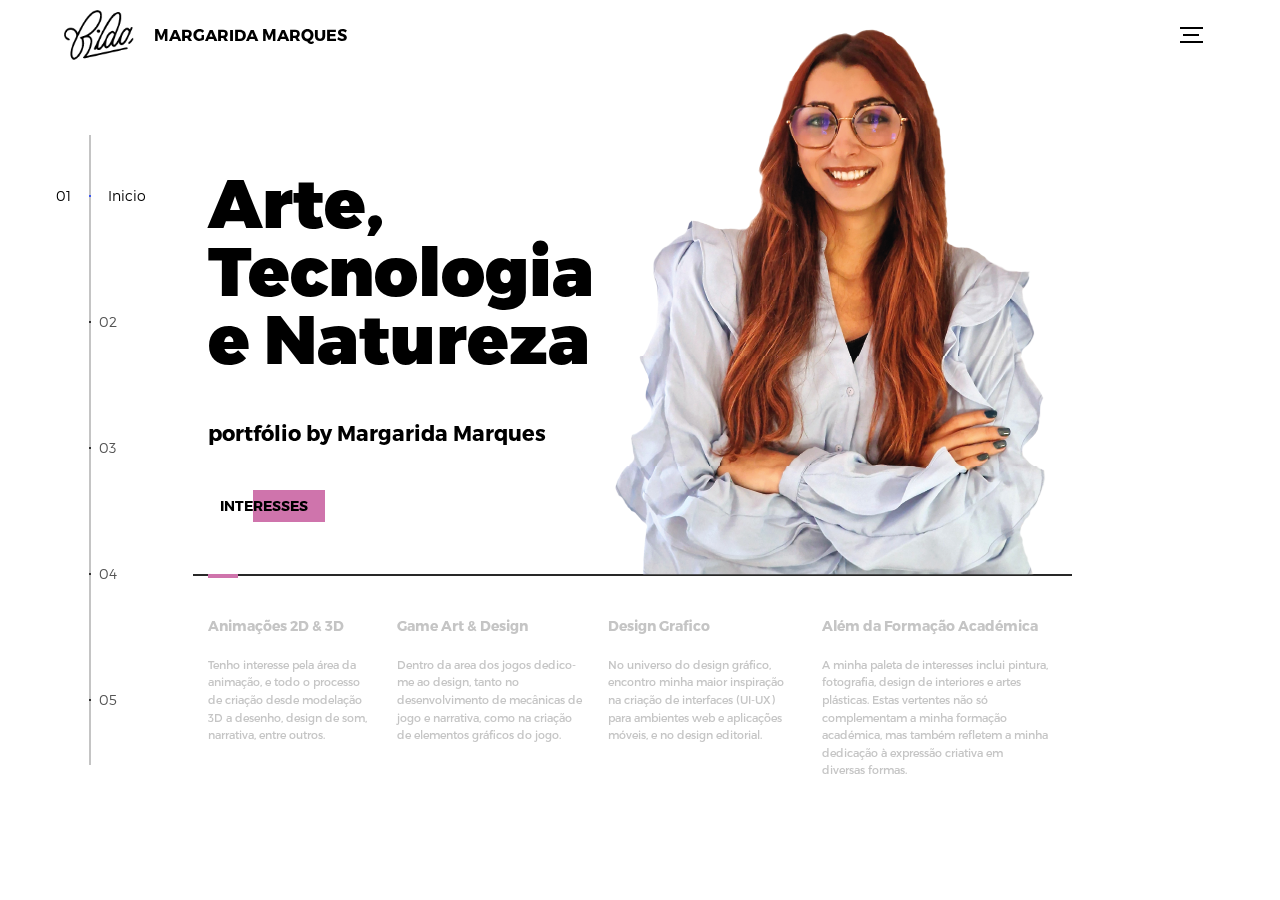
==== index.html @ ae09c888 "v" ====
<!DOCTYPE html>
<html lang="pt">

<head>
  <title>Margarida Marques</title>
  <meta charset="utf-8">
  <meta name="viewport" content="width=device-width, initial-scale=1">
  <meta http-equiv="X-UA-Compatible" content="IE=edge">
  <meta name="description" content="Portfolio - Rida">
  <meta name="keywords" content="portfolio, design, art">
  <meta name="author" content="Margarida Marques">
  <link rel="stylesheet" href="assets/css/main.css">
  <script type="text/javascript" src="assets/js/slideshow.js"></script>
</head>

<body>

  <!-- notification for small viewports and landscape oriented smartphones -->
  <div class="device-notification">
    <a class="device-notification--logo" href="#0">
      <img src="assets/img/logo.png" alt="Margarida Marques">
      <p>Margarida Marques</p>
    </a>
    <p class="device-notification--message">Arte, Tecnologia e Natureza: A Base da Minha Criatividade. Convido a
      explorar meu portfólio, onde cada obra reflete a paixão por criar experiências visuais únicas, entrelaçando a
      criatividade, inovação tecnológica e a beleza da natureza.</p>
  </div>

  <div class="perspective effect-rotate-left">
    <div class="container">
      <div class="outer-nav--return"></div>
      <div id="viewport" class="l-viewport">
        <div class="l-wrapper">
          <header class="header">
            <a class="header--logo" href="#0">
              <img src="assets/img/logo.png" alt="Global">
              <p>Margarida Marques</p>
            </a>
            <button class="header--cta cta">Interesses</button>
            <div class="header--nav-toggle">
              <span></span>
            </div>
          </header>
          <nav class="l-side-nav">
            <ul class="side-nav">
              <li class="is-active"><span>Inicio</span></li>
              <li><span>Trabalhos</span></li>
              <li><span>Sobre mim</span></li>
              <li class="contactos"><span class="contactos">Contactos</span></li>
              <li><span>Interesses</span></li>
            </ul>
          </nav>
          <ul class="l-main-content main-content">
            <li class="l-section section section--is-active">
              <div class="intro">
                <div class="intro--banner">
                  <h1>Arte,<br>Tecnologia<br>e Natureza</h1>
                  <h2>portfólio by Margarida Marques</h2>
                  <br>
                  <button class="cta">Interesses

                    <span class="btn-background"></span>
                  </button>
                  <img src="assets/img/introduction-visual.png" alt="Welcome">
                </div>
                <div class="intro--options">
                  <a href="#0">
                    <h4>Animações 2D &amp; 3D</h4>
                    <p>Tenho interesse pela área da animação, e todo o processo de criação desde modelação 3D a desenho,
                      design de
                      som, narrativa, entre outros.</p>
                  </a>
                  <a href="#0">
                    <h4>Game Art &amp; Design</h4>
                    <p> Dentro da area dos jogos dedico-me ao design, tanto no desenvolvimento de mecânicas de jogo e
                      narrativa, como na criação de elementos gráficos do jogo.</p>
                  </a>
                  <a href="#0">
                    <h4>Design Grafico</h4>
                    <p>No universo do design gráfico, encontro minha maior inspiração na criação de interfaces (UI-UX)
                      para ambientes web e aplicações móveis, e no design editorial.</p>
                  </a>
                  <a href="#0">
                    <h4>Além da Formação Académica</h4>
                    <p>A minha paleta de interesses inclui pintura, fotografia, design de interiores e artes plásticas.
                      Estas vertentes não só complementam a minha formação académica, mas também refletem a minha
                      dedicação à expressão criativa em diversas formas.</p>
                  </a>
                </div>
              </div>
            </li>
            <li class="l-section section">
              <div class="work">
                <div id="slideshow" class="slideshow">
                  <button id="lastSlide" class="lastSlide" title="Last slide">&lt;</button>
                  <button id="nextSlide" class="nextSlide" title="Next slide">&gt;</button>

                  <div id="slideshowContents" class="slideshowContents">
                    <div id="slide" class="slide s1">
                      <p>Animação 2D - De Outro Mundo</p>
                      <p class="descricao_slideshow">Animação realizada em contexto de aprendizagem, focada na temática
                        da sustentabilidade e nos problemas globais.
                        A narrativa apresenta um cidadão descontente com as ações humanas no nosso planeta terra.
                        e decide transportar os animais e as plantas para um novo planeta sem a presença humana, onde a
                        qualidade de vida é significativamente melhor.</p>
                      <iframe class="slidevideo" src="https://www.youtube.com/embed/AcUfla1KzUM">
                      </iframe>

                    </div>
                    <div id="slide" class="slide s2">
                      <p>Animação 3D - Jako</p>
                      <p class="descricao_slideshow">Esta animação também foi realizada em contexto de aprendizagem.
                        A narrativa desta vez explora uma das múltiplas perspetivas que os seres humanos têm sobre o que
                        ocorre após a morte.
                        Mais especificamente, aborda a teoria das almas gêmeas, sugerindo que quando um corpo falece, a
                        sua alma se divide em duas e reencarna em dois corpos distintos.</p>
                      <iframe class="slidevideo" src="https://www.youtube.com/embed/nWXIT7TL0_Q">
                      </iframe>
                    </div>
                    <div id="slide" class="slide s3">
                      <p>Pintura de naturezas mortas</p>
                      <p class="descricao_slideshow">Pinto naturezas mortas, como pedras e fragmentos de lixo
                        provenientes do mar, adotando uma abordagem abstrata.
                        A minha técnica destaca a interação singular entre os elementos inanimados, conferindo-lhes uma
                        nova vida através da expressão artística.
                        No final, opto por deixar esses elementos no local onde os encontrei, permitindo que possam ser
                        observados ou levados por quem os encontrar. </p>
                      <img class="img_pedras" src="assets/img/pedras.jpg">
                    </div>
                    <div id="slide" class="slide s4">
                      <p>Pintura em grande escala</p>
                      <p class="descricao_slideshow">Este é um projeto de remodelação que ainda está em andamento, no
                        qual estou a dar uma nova vida a um espaço.
                        Optei por tons pastel e inspirei-me em formas orgânicas, assimétricas e simples.
                        Posteriormente, irei incorporar elementos naturais, como plantas e outras decorações.</p>
                      <img class="img_pedras" src="assets/img/Remodelação 2024.jpg">
                    </div>
                    <div id="slide" class="slide s5">
                      <p>2D Character</p>
                      <p class="descricao_slideshow"></p>
                    </div>
                    <div id="slide" class="slide s6">
                      <p>3D Character</p>
                      <p class="descricao_slideshow"></p>
                    </div>
                    <div id="slide" class="slide s7">
                      <p>Nova Animação</p>
                      <p class="descricao_slideshow"></p>
                    </div>
                    <div id="slide" class="slide s8">
                      <p>Escultura com luz</p>
                      <p class="descricao_slideshow">Este elemento luminoso foi criado tanto com uma função decorativa
                        como utilitária.
                        Ao mesmo tempo que decora o espaço, possui luz LED que permite iluminar com várias cores à
                        escolha e também regular a intensidade luminosa.
                        Este é um dos exemplos nos quais me inspiro na natureza para criar uma peça artística.</p>
                      <img class="slidevideo" src="assets/img/cogmelos.gif">
                    </div>
                  </div>
                </div>
              </div>
            </li>
            <li class="l-section section">
              <div class="about">
                <div class="about--banner">
                  <p class="sobre_mim_text">
                    Eu sou a Margarida (ou Rida) tenho uma mente criativa, dedicada a desenvolver peças e conceitos
                    artísticos verdadeiramente únicos, originais e vibrantes.
                    Como designer gráfica, gosto de um conceito clean e atual sempre com o meu toque criativo.
                    Explorar o vasto universo do design gráfico e de outras áreas artísticas, é mais do que uma
                    profissão, é uma expressão artística pessoal e única.
                  </p>
                  <img class="img_sobre_mim" src="assets/img/sobre_mim2.jpg" alt="About Us">
                </div>
              </div>
            </li>
            <li class="l-section section">
              <div class="contact">
                <div class="contact--lockup">
                  <div class="modal">
                    <div class="modal--information">
                      <p>Lisboa, Sintra</p>
                      <a href="mailto:a.margarida12@gmail.com">a.margarida12@gmail.com</a>
                      <a href="tel:+351926097472">+351 92 609 7472</a>
                      <p>Carta de condução e viatura própria</p>
                    </div>
                    <!--
                      <ul class="modal--options">
                      <li><a href="#0">Bēhance</a></li>
                      <li><a href="#0">dribbble</a></li>
                      <li><a href="mailto:ouremail@gmail.com">Contact Us</a></li>
                    </ul>
                    -->
                  </div>
                </div>
              </div>
            </li>
            <li class="l-section section">
              <div class="hire">
                <!-- checkout formspree.io for easy form setup -->
                <form class="work-request">
                  <div class="work-request--options">
                    <span class="options-a">
                      <label for="opt-1">
                        <input id="opt-1" type="checkbox" value="app design">
                        App Design
                      </label>
                      <label for="opt-2">
                        <input id="opt-2" type="checkbox" value="graphic design">
                        Graphic Design
                      </label>
                      <label for="opt-3">
                        <input id="opt-3" type="checkbox" value="web design">
                        Webdesign
                      </label>
                    </span>
                    <span class="options-b">
                      <label for="opt-4">
                        <input id="opt-4" type="checkbox" value="uiux design">
                        UIUX Design
                      </label>
                      <label for="opt-5">
                        <input id="opt-5" type="checkbox" value="pintura">
                        Pintura
                      </label>
                      <label for="opt-6">
                        <input id="opt-6" type="checkbox" value="moda">
                        Moda
                      </label>
                      <label for="opt-7">
                        <input id="opt-7" type="checkbox" value="natureza">
                        Natureza
                      </label>
                      <label for="opt-8">
                        <input id="opt-8" type="checkbox" value="videojogos">
                        Videojogos
                      </label>
                      <label for="opt-9">
                        <input id="opt-9" type="checkbox" value="modelação 3D">
                        Modelação 3D
                      </label>
                      <label for="opt-10">
                        <input id="opt-10" type="checkbox" value="desenho">
                        Desenho
                      </label>
                    </span>
                  </div>
                  <!--
                    <div class="work-request--information">
                    <div class="information-name">
                      <input id="name" type="text" spellcheck="false">
                      <label for="name">Name</label>
                    </div>
                    <div class="information-email">
                      <input id="email" type="email" spellcheck="false">
                      <label for="email">Email</label>
                    </div>
                  </div>
                  <input type="submit" value="Send Request">
                  -->
                </form>
              </div>
            </li>
          </ul>
        </div>
      </div>
    </div>
    <ul class="outer-nav">
      <li class="is-active">Inicio</li>
      <li>Trabalhos</li>
      <li>Sobre mim</li>
      <li>Contactos</li>
      <li>Areas de Interesse</li>
    </ul>
  </div>

  <script src="https://ajax.googleapis.com/ajax/libs/jquery/2.2.4/jquery.min.js"></script>
  <script>window.jQuery || document.write('<script src="assets/js/vendor/jquery-2.2.4.min.js"><\/script>')</script>
  <script src="assets/js/functions-min.js"></script>
</body>

</html>


<!--
                  <div class="work--lockup">
                  <ul class="slider">
                    <li class="slider--item slider--item-left">
                      <a href="#0">
                        <div class="slider--item-image">
                          <img src="assets/img/work-victory.jpg" alt="Victory">
                        </div>
                        <p class="slider--item-title">Victory</p>
                        <p class="slider--item-description">Lorem ipsum dolor sit amet, consectetur adipisicing elit sed
                          do.</p>
                      </a>
                    </li>
                    <li class="slider--item slider--item-center">
                      <a href="#0">
                        <div class="slider--item-image">
                          <img src="assets/img/work-metiew-smith.jpg" alt="Metiew and Smith">
                        </div>
                        <p class="slider--item-title">Metiew &amp; Smith</p>
                        <p class="slider--item-description">Lorem ipsum dolor sit amet, consectetur adipisicing elit sed
                          do.</p>
                      </a>
                    </li>
                    <li class="slider--item slider--item-right">
                      <a href="#0">
                        <div class="slider--item-image">
                          <img src="assets/img/work-alex-nowak.jpg" alt="Alex Nowak">
                        </div>
                        <p class="slider--item-title">Alex Nowak</p>
                        <p class="slider--item-description">Lorem ipsum dolor sit amet, consectetur adipisicing elit sed
                          do.</p>
                      </a>
                    </li>
                  </ul>
                  <div class="slider--prev">
                    <svg version="1.1" id="Layer_1" xmlns="http://www.w3.org/2000/svg"
                      xmlns:xlink="http://www.w3.org/1999/xlink" x="0px" y="0px" viewBox="0 0 150 118"
                      style="enable-background:new 0 0 150 118;" xml:space="preserve">
                      <g transform="translate(0.000000,118.000000) scale(0.100000,-0.100000)">
                        <path d="M561,1169C525,1155,10,640,3,612c-3-13,1-36,8-52c8-15,134-145,281-289C527,41,562,10,590,10c22,0,41,9,61,29
                    c55,55,49,64-163,278L296,510h575c564,0,576,0,597,20c46,43,37,109-18,137c-19,10-159,13-590,13l-565,1l182,180
                    c101,99,187,188,193,199c16,30,12,57-12,84C631,1174,595,1183,561,1169z" />
                      </g>
                    </svg>
                  </div>
                  <div class="slider--next">
                    <svg version="1.1" id="Layer_1" xmlns="http://www.w3.org/2000/svg"
                      xmlns:xlink="http://www.w3.org/1999/xlink" x="0px" y="0px" viewBox="0 0 150 118"
                      style="enable-background:new 0 0 150 118;" xml:space="preserve">
                      <g transform="translate(0.000000,118.000000) scale(0.100000,-0.100000)">
                        <path
                          d="M870,1167c-34-17-55-57-46-90c3-15,81-100,194-211l187-185l-565-1c-431,0-571-3-590-13c-55-28-64-94-18-137c21-20,33-20,597-20h575l-192-193C800,103,794,94,849,39c20-20,39-29,61-29c28,0,63,30,298,262c147,144,272,271,279,282c30,51,23,60-219,304C947,1180,926,1196,870,1167z" />
                      </g>
                    </svg>
                  </div>
                </div>
                -->
---- assets/css/main.css ----
@font-face {
    font-family: 'Montserrat';
    src: url("fonts/Montserrat-Black.eot");
    src: local("☺"), url("fonts/Montserrat-Black.woff") format("woff"), url("fonts/Montserrat-Black.ttf") format("truetype"), url("fonts/Montserrat-Black.svg") format("svg");
    font-weight: 900;
    font-style: normal
}

@font-face {
    font-family: 'Montserrat';
    src: url("fonts/Montserrat-Bold.eot");
    src: local("☺"), url("fonts/Montserrat-Bold.woff") format("woff"), url("fonts/Montserrat-Bold.ttf") format("truetype"), url("fonts/Montserrat-Bold.svg") format("svg");
    font-weight: 700;
    font-style: normal
}

@font-face {
    font-family: 'Montserrat';
    src: url("fonts/Montserrat-Regular.eot");
    src: local("☺"), url("fonts/Montserrat-Regular.woff") format("woff"), url("fonts/Montserrat-Regular.ttf") format("truetype"), url("fonts/Montserrat-Regular.svg") format("svg");
    font-weight: 400;
    font-style: normal
}

@font-face {
    font-family: 'Montserrat';
    src: url("fonts/Montserrat-Light.eot");
    src: local("☺"), url("fonts/Montserrat-Light.woff") format("woff"), url("fonts/Montserrat-Light.ttf") format("truetype"), url("fonts/Montserrat-Light.svg") format("svg");
    font-weight: 300;
    font-style: normal
}

/*! normalize.css v3.0.2 | MIT License | git.io/normalize */
html {
    font-family: sans-serif;
    -ms-text-size-adjust: 100%;
    -webkit-text-size-adjust: 100%
}

body {
    margin: 0
}

article,
aside,
details,
figcaption,
figure,
footer,
header,
hgroup,
main,
menu,
nav,
section,
summary {
    display: block
}

audio,
canvas,
progress,
video {
    display: inline-block;
    vertical-align: baseline
}

audio:not([controls]) {
    display: none;
    height: 0
}

[hidden],
template {
    display: none
}

a {
    background-color: transparent
}

a:active,
a:hover {
    outline: 0
}

abbr[title] {
    border-bottom: 1px dotted
}

b,
strong {
    font-weight: bold
}

dfn {
    font-style: italic
}

h1 {
    font-size: 2em;
    margin: 0.67em 0
}

mark {
    background: #ff0;
    color: #000
}

small {
    font-size: 80%
}

sub,
sup {
    font-size: 75%;
    line-height: 0;
    position: relative;
    vertical-align: baseline
}

sup {
    top: -0.5em
}

sub {
    bottom: -0.25em
}

img {
    border: 0

}

svg:not(:root) {
    overflow: hidden
}

figure {
    margin: 1em 40px
}

hr {
    box-sizing: content-box;
    height: 0
}

pre {
    overflow: auto
}

code,
kbd,
pre,
samp {
    font-family: monospace, monospace;
    font-size: 1em
}

button,
input,
optgroup,
select,
textarea {
    color: inherit;
    font: inherit;
    margin: 0
}

button {
    overflow: visible
}

button,
select {
    text-transform: none
}

button,
html input[type="button"],
input[type="reset"],
input[type="submit"] {
    -webkit-appearance: button;
    cursor: pointer
}

button[disabled],
html input[disabled] {
    cursor: default
}

button::-moz-focus-inner,
input::-moz-focus-inner {
    border: 0;
    padding: 0
}

input {
    line-height: normal
}

input[type="checkbox"],
input[type="radio"] {
    box-sizing: border-box;
    padding: 0
}

input[type="number"]::-webkit-inner-spin-button,
input[type="number"]::-webkit-outer-spin-button {
    height: auto
}

input[type="search"] {
    -webkit-appearance: textfield;
    box-sizing: content-box
}

input[type="search"]::-webkit-search-cancel-button,
input[type="search"]::-webkit-search-decoration {
    -webkit-appearance: none
}

fieldset {
    border: 1px solid #c0c0c0;
    margin: 0 2px;
    padding: 0.35em 0.625em 0.75em
}

legend {
    border: 0;
    padding: 0
}

textarea {
    overflow: auto
}

optgroup {
    font-weight: bold
}

table {
    border-collapse: collapse;
    border-spacing: 0
}

td,
th {
    padding: 0
}

::-moz-selection {
    background: #FFF498
}

::selection {
    background: #FFF498
}

::-moz-selection {
    background: #FFF498
}

img::-moz-selection {
    background: transparent
}

img::selection {
    background: transparent
}

img::-moz-selection {
    background: transparent
}

body {
    -webkit-tap-highlight-color: #FFF498
}

body {
    background-color: #ffffff;
    font-size: 14px;
    line-height: 1.6;
    font-family: "Montserrat", sans-serif;
    color: #000000;
    -webkit-font-smoothing: antialiased;
    -webkit-text-size-adjust: 100%
}

.l-viewport {
    position: relative;
    width: 100%;
    height: 100vh;
    box-shadow: 0 0 45px 5px rgba(179, 178, 178, 0.85);
    overflow: hidden
}

.l-wrapper {
    position: relative;
    width: 1440px;
    max-width: 90%;
    height: 100%;
    margin: 0 auto
}

.l-side-nav {
    position: absolute;
    left: 25px;
    display: -webkit-box;
    display: -webkit-flex;
    display: -ms-flexbox;
    display: flex;
    height: 100%;
    -webkit-box-align: center;
    -webkit-align-items: center;
    -ms-flex-align: center;
    align-items: center
}

.l-side-nav::before {
    content: "";
    position: absolute;
    top: 50%;
    left: 0;
    -webkit-transform: translateY(-50%);
    transform: translateY(-50%);
    width: 2px;
    height: 70%;
    max-height: 750px;
    background-color: #555;
    opacity: .35;
    z-index: 10
}

@media (max-width: 1180px) {
    .l-side-nav {
        display: none
    }
}

.l-main-content {
    position: relative;
    width: 100%;
    height: 100%;
    margin: 0;
    padding: 0;
    list-style: none
}

.l-section {
    position: absolute;
    width: 100%;
    height: 100%
}

.device-notification {
    display: none;
    position: fixed;
    top: 0;
    left: 0;
    width: 100%;
    height: 100%;
    -webkit-box-orient: vertical;
    -webkit-box-direction: normal;
    -webkit-flex-direction: column;
    -ms-flex-direction: column;
    flex-direction: column;
    -webkit-box-align: center;
    -webkit-align-items: center;
    -ms-flex-align: center;
    -ms-grid-row-align: center;
    align-items: center;
    -webkit-box-pack: center;
    -webkit-justify-content: center;
    -ms-flex-pack: center;
    justify-content: center;
    background-color: #0c0c0c;
    z-index: 12
}

.device-notification--logo {
    display: -webkit-box;
    display: -webkit-flex;
    display: -ms-flexbox;
    display: flex;
    -webkit-box-align: center;
    -webkit-align-items: center;
    -ms-flex-align: center;
    align-items: center;
    text-decoration: none;
    color: #000000
}

.device-notification--logo p {
    margin: 0 0 0 10px;
    font-size: 16px;
    font-weight: 700;
    text-transform: uppercase
}

.device-notification--message {
    width: 70%;
    margin: 30px 0 0 0;
    font-weight: 700;
    text-align: center
}

@media (max-width: 767px) and (min-width: 601px) and (max-height: 680px) {
    .device-notification {
        display: -webkit-box;
        display: -webkit-flex;
        display: -ms-flexbox;
        display: flex
    }
}

@media (max-width: 600px) and (min-width: 480px) and (max-height: 580px) {
    .device-notification {
        display: -webkit-box;
        display: -webkit-flex;
        display: -ms-flexbox;
        display: flex
    }
}

@media (max-width: 736px) and (min-width: 360px) and (orientation: landscape) {
    .device-notification {
        display: -webkit-box;
        display: -webkit-flex;
        display: -ms-flexbox;
        display: flex
    }
}

@media(max-width: 359px) {
    .device-notification {
        display: -webkit-box;
        display: -webkit-flex;
        display: -ms-flexbox;
        display: flex
    }
}

.section {
    opacity: 0;
    visibility: hidden;
    -webkit-transition: opacity .4s ease-in-out, visibility 0s .4s;
    transition: opacity .4s ease-in-out, visibility 0s .4s
}

.section--is-active {
    opacity: 1;
    visibility: visible;
    z-index: 1;
    -webkit-transition: opacity .4s ease-in-out .4s;
    transition: opacity .4s ease-in-out .4s
}

.section--next {
    -webkit-transform: translateY(-45px);
    transform: translateY(-45px);
    -webkit-transition: -webkit-transform .4s ease-in-out;
    transition: -webkit-transform .4s ease-in-out;
    transition: transform .4s ease-in-out;
    transition: transform .4s ease-in-out, -webkit-transform .4s ease-in-out
}

.section--prev {
    -webkit-transform: translateY(45px);
    transform: translateY(45px);
    -webkit-transition: -webkit-transform .4s ease-in-out;
    transition: -webkit-transform .4s ease-in-out;
    transition: transform .4s ease-in-out;
    transition: transform .4s ease-in-out, -webkit-transform .4s ease-in-out
}

.header {
    position: absolute;
    top: 0;
    left: 0;
    display: -webkit-box;
    display: -webkit-flex;
    display: -ms-flexbox;
    display: flex;
    width: 100%;
    height: 70px;
    -webkit-box-align: center;
    -webkit-align-items: center;
    -ms-flex-align: center;
    align-items: center;
    -webkit-box-pack: justify;
    -webkit-justify-content: space-between;
    -ms-flex-pack: justify;
    justify-content: space-between;
    z-index: 10
}

.header--logo {
    display: -webkit-box;
    display: -webkit-flex;
    display: -ms-flexbox;
    display: flex;
    -webkit-box-align: center;
    -webkit-align-items: center;
    -ms-flex-align: center;
    align-items: center;
    text-decoration: none;
    color: #000000
}

.header--logo img {
    height: 50px;
}

.header--logo p {
    margin: 0 0 0 20px;
    font-size: 16px;
    font-weight: 700;
    text-transform: uppercase
}

.header--nav-toggle {
    display: -webkit-box;
    display: -webkit-flex;
    display: -ms-flexbox;
    display: flex;
    width: 50px;
    height: 50px;
    -webkit-box-orient: vertical;
    -webkit-box-direction: normal;
    -webkit-flex-direction: column;
    -ms-flex-direction: column;
    flex-direction: column;
    -webkit-box-align: center;
    -webkit-align-items: center;
    -ms-flex-align: center;
    align-items: center;
    -webkit-box-pack: center;
    -webkit-justify-content: center;
    -ms-flex-pack: center;
    justify-content: center;
    cursor: pointer
}

.header--nav-toggle span,
.header--nav-toggle::before,
.header--nav-toggle::after {
    content: "";
    position: relative;
    width: 16px;
    height: 2px;
    background-color: #000000
}

.header--nav-toggle::before {
    bottom: 5px;
    width: 23px
}

.header--nav-toggle::after {
    top: 5px;
    width: 23px
}

.header--cta {
    position: absolute;
    top: 50%;
    left: 50%;
    -webkit-transform: translate(-50%, -50%);
    transform: translate(-50%, -50%);
    padding: 0 20px;
    line-height: 30px;
    text-decoration: none;
    color: #fff;
    font-weight: 700;
    text-transform: uppercase;
    background-color: #cf74ac;
    border: none;
    opacity: 0;
    visibility: hidden;
    -webkit-transition: opacity .4s ease-in-out, visibility 0s .4s;
    transition: opacity .4s ease-in-out, visibility 0s .4s
}

.header--cta:focus {
    outline: none
}

.header--cta.is-active {
    opacity: 1;
    visibility: visible;
    -webkit-transition: opacity .4s ease-in-out .4s;
    transition: opacity .4s ease-in-out .4s
}

@media (max-width: 767px) {
    .header--cta {
        display: none
    }
}

.side-nav {
    position: relative;
    display: -webkit-box;
    display: -webkit-flex;
    display: -ms-flexbox;
    display: flex;
    width: 100px;
    height: 70%;
    max-height: 750px;
    -webkit-box-orient: vertical;
    -webkit-box-direction: normal;
    -webkit-flex-direction: column;
    -ms-flex-direction: column;
    flex-direction: column;
    -webkit-justify-content: space-around;
    -ms-flex-pack: distribute;
    justify-content: space-around;
    margin: 0;
    padding: 0;
    list-style-position: inside;
    z-index: 10
}

.side-nav>li {
    position: relative;
    top: -5px;
    color: #000000;
    font-size: 6px;
    cursor: pointer;
    width: 150px;
}

.side-nav>li span {
    position: relative;
    top: 3px;
    left: 10px;
    color: #000000;
    font-size: 14px;
    font-weight: 300;
    opacity: 0;
    visibility: hidden
}

.side-nav>li.contactos span {
    color: #ffffff;
}


.side-nav>li::before {
    position: absolute;
    top: 3px;
    left: 10px;
    color: #555;
    font-size: 14px;
    font-weight: 300
}

.side-nav li:nth-child(1)::before {
    content: "01"
}

.side-nav li:nth-child(2)::before {
    content: "02"
}

.side-nav li:nth-child(3)::before {
    content: "03"
}

.side-nav li:nth-child(4)::before {
    content: "04"
}

.side-nav li:nth-child(5)::before {
    content: "05"
}

.side-nav li.is-active {
    color: #0f33ff;
    -webkit-transition: color .4s ease-in-out;
    transition: color .4s ease-in-out
}

.side-nav li.is-active span {
    opacity: 1;
    visibility: visible;
    -webkit-transition: opacity .4s ease-in-out;
    transition: opacity .4s ease-in-out
}

.side-nav li.is-active::before {
    left: -33px;
    color: #000000
}

.side-nav li.contactos.is-active::before {
    color: #ffffff
}

.intro {
    position: relative;
    display: -webkit-box;
    display: -webkit-flex;
    display: -ms-flexbox;
    display: flex;
    width: 900px;
    max-width: 75%;
    height: 100%;
    -webkit-box-orient: vertical;
    -webkit-box-direction: normal;
    -webkit-flex-direction: column;
    -ms-flex-direction: column;
    flex-direction: column;
    -webkit-box-pack: center;
    -webkit-justify-content: center;
    -ms-flex-pack: center;
    justify-content: center;
    margin: 0 auto
}

@media (max-width: 1180px) {
    .intro {
        max-width: 100%
    }
}

.intro--banner {
    position: relative;
    height: 475px
}

.intro--banner::before {
    content: "";
    position: absolute;
    bottom: 20px;
    left: -15px;
    right: 0;
    height: 2px;
    background-color: #282828
}

.intro--banner::after {
    content: "";
    position: absolute;
    bottom: 18px;
    left: 0;
    width: 30px;
    height: 4px;
    background-color: #cf74ac
}

.intro--banner h1 {
    position: relative;
    font-size: 68px;
    font-weight: 900;
    line-height: 1;
    z-index: 1
}

.intro--banner button {
    position: relative;
    padding: 5px 17px 5px 12px;
    font-weight: 700;
    text-transform: uppercase;
    background-color: transparent;
    border: none
}

.intro--banner button .btn-background {
    position: absolute;
    top: 0;
    left: 45px;
    right: 0;
    height: 100%;
    background-color: #cf74ac;
    z-index: -1;
    -webkit-transition: left .5s ease-in-out;
    transition: left .5s ease-in-out
}

.intro--banner button:hover .btn-background {
    left: 0
}

.intro--banner button:focus {
    outline: none
}

.intro--banner button svg {
    position: relative;
    left: 5px;
    width: 15px;
    fill: #fff
}

.intro--banner img {
    position: absolute;
    bottom: 21px;
    right: -12px
}

.intro--options {
    display: -webkit-box;
    display: -webkit-flex;
    display: -ms-flexbox;
    display: flex;
    -webkit-box-pack: justify;
    -webkit-justify-content: space-between;
    -ms-flex-pack: justify;
    justify-content: space-between;
    margin: 0;
    padding: 0;
    list-style: none
}

.intro--options>a {
    max-width: 250px;
    text-decoration: none;
    color: #c5c5c5;
    -webkit-transition: color .2s ease-in-out;
    transition: color .2s ease-in-out
}

.intro--options>a:hover {
    color: #000000
}

.intro--options h3 {
    font-size: 16px;
    text-transform: uppercase
}

.intro--options p {
    margin-bottom: 0;
    font-size: 11px;
    padding-right: 24px;
}

@media (max-width: 900px) {
    .intro--banner {
        height: 380px
    }

    .intro--banner h1 {
        font-size: 55px
    }

    .intro--banner img {
        width: 430px
    }

    .intro--options>a {
        margin-right: 30px
    }

    .intro--options>a:last-child {
        margin-right: 0
    }
}

@media (max-width: 767px) {
    .intro--banner {
        height: 305px
    }

    .intro--banner h1 {
        font-size: 44px
    }

    .intro--banner img {
        width: 330px
    }

    .intro--options {
        display: block
    }

    .intro--options>a {
        display: block;
        max-width: 100%;
        margin: 0 0 30px 0
    }

    .intro--options>a:last-child {
        margin-bottom: 0
    }
}

@media (max-width: 600px) {
    .intro--banner {
        height: 360px
    }

    .intro--banner h1 {
        font-size: 55px
    }

    .intro--banner img {
        display: none
    }
}

@media (max-width: 600px) and (max-height: 750px) {
    .intro--banner {
        height: auto
    }

    .intro--banner::before,
    .intro--banner::after {
        display: none
    }

    .intro--banner h1 {
        margin-top: 0
    }

    .intro--options {
        display: none
    }
}

.work {
    position: relative;
    display: -webkit-box;
    display: -webkit-flex;
    display: -ms-flexbox;
    display: flex;
    width: 960px;
    max-width: 80%;
    height: 100%;
    -webkit-box-orient: vertical;
    -webkit-box-direction: normal;
    -webkit-flex-direction: column;
    -ms-flex-direction: column;
    flex-direction: column;
    -webkit-box-pack: center;
    -webkit-justify-content: center;
    -ms-flex-pack: center;
    justify-content: center;
    margin: 0 auto
}

@media (max-width: 1180px) {
    .work {
        max-width: 100%
    }
}

.work h2 {
    margin: 0 0 20px 0;
    font-size: 30px;
    text-align: center
}

.work--lockup {
    position: relative
}

.work--lockup .slider {
    position: relative;
    display: -webkit-box;
    display: -webkit-flex;
    display: -ms-flexbox;
    display: flex;
    width: 80%;
    margin: 0 auto;
    padding: 0;
    list-style: none
}

.work--lockup .slider--item {
    position: absolute;
    display: none;
    text-align: center
}

.work--lockup .slider--item a {
    text-decoration: none;
    color: #858585
}

.work--lockup .slider--item-title {
    margin-top: 10px;
    font-size: 12px;
    font-weight: 700;
    text-transform: uppercase
}

.work--lockup .slider--item-description {
    display: none;
    max-width: 250px;
    margin: 0 auto
}

.work--lockup .slider--item-image {
    width: 150px;
    height: 150px;
    margin: 0 auto;
    border-radius: 50%;
}

.work--lockup .slider--item-image img {
    height: 100%
}

.work--lockup .slider--item-left {
    top: 50%;
    left: 0;
    -webkit-transform: translateY(-50%);
    transform: translateY(-50%);
    display: block
}

.work--lockup .slider--item-right {
    top: 50%;
    right: 0;
    -webkit-transform: translateY(-50%);
    transform: translateY(-50%);
    display: block
}

.work--lockup .slider--item-center {
    position: relative;
    top: 30px;
    left: 50%;
    -webkit-transform: translateX(-50%);
    transform: translateX(-50%);
    display: block
}

.work--lockup .slider--item-center a {
    color: #000000
}

.work--lockup .slider--item-center .slider--item-title {
    margin-top: 25px;
    font-size: 16px
}

.work--lockup .slider--item-center .slider--item-description {
    display: block
}

.work--lockup .slider--item-center .slider--item-image {
    width: 300px;
    height: 300px
}

.work--lockup .slider--next,
.work--lockup .slider--prev {
    position: absolute;
    top: 160px;
    display: -webkit-box;
    display: -webkit-flex;
    display: -ms-flexbox;
    display: flex;
    width: 50px;
    height: 50px;
    -webkit-box-align: center;
    -webkit-align-items: center;
    -ms-flex-align: center;
    align-items: center;
    -webkit-box-pack: center;
    -webkit-justify-content: center;
    -ms-flex-pack: center;
    justify-content: center;
    background-color: #282828;
    border-radius: 50%;
    cursor: pointer
}

.work--lockup .slider--next svg,
.work--lockup .slider--prev svg {
    width: 20px;
    fill: #fff
}

.work--lockup .slider--next {
    right: 0
}

.work--lockup .slider--prev {
    left: 0
}

@media (max-width: 900px) {
    .work--lockup .slider--item-image {
        width: 120px;
        height: 120px
    }

    .work--lockup .slider--item-center .slider--item-image {
        width: 240px;
        height: 240px
    }

    .work--lockup .slider--next,
    .work--lockup .slider--prev {
        top: 130px
    }
}

@media (max-width: 767px) {
    .work--lockup .slider {
        width: 75%
    }

    .work--lockup .slider--item-image {
        width: 90px;
        height: 90px
    }

    .work--lockup .slider--item-center .slider--item-image {
        width: 190px;
        height: 190px
    }

    .work--lockup .slider--next,
    .work--lockup .slider--prev {
        top: 105px
    }
}

@media (max-width: 600px) {
    .work--lockup .slider {
        width: auto
    }

    .work--lockup .slider--item-left,
    .work--lockup .slider--item-right {
        display: none
    }
}

.about {
    position: relative;
    display: -webkit-box;
    display: -webkit-flex;
    display: -ms-flexbox;
    display: flex;
    width: 900px;
    max-width: 75%;
    height: 100%;
    -webkit-box-orient: vertical;
    -webkit-box-direction: normal;
    -webkit-flex-direction: column;
    -ms-flex-direction: column;
    flex-direction: column;
    -webkit-box-pack: center;
    -webkit-justify-content: center;
    -ms-flex-pack: center;
    justify-content: center;
    margin: 0 auto
}

@media (max-width: 1180px) {
    .about {
        max-width: 100%
    }
}

.about--banner {
    position: relative;
    height: 475px
}

.about--banner::before {
    content: "";
    position: absolute;
    top: 20px;
    left: 200px;
    -webkit-transform: rotate(-25deg);
    transform: rotate(-25deg);
    border: 5px solid #cf74ac;
    border-right-color: transparent;
    border-bottom-color: transparent
}

.about--banner::after {
    content: "";
    position: absolute;
    top: 75px;
    left: 400px;
    -webkit-transform: rotate(45deg);
    transform: rotate(45deg);
    width: 10px;
    height: 10px;
    background-color: #cf74ac
}

.about--banner h2 {
    position: relative;
    margin-top: 35px;
    font-size: 68px;
    font-weight: 900;
    line-height: 1;
    z-index: 1
}

.about--banner h2::before {
    content: "";
    position: absolute;
    top: 60px;
    left: 268px;
    width: 30px;
    height: 30px;
    background-color: #cf74ac;
    border-radius: 50%
}

.about--banner h2::after {
    content: "";
    position: absolute;
    top: 255px;
    left: 255px;
    width: 10px;
    height: 10px;
    background-color: #cf74ac
}

.about--banner a {
    padding: 5px 17px 5px 0;
    text-decoration: none;
    color: #fff;
    font-weight: 700;
    text-transform: uppercase;
    background-color: transparent
}

.about--banner a:hover svg {
    left: 10px
}

.about--banner a svg {
    position: relative;
    left: 5px;
    width: 15px;
    fill: #fff;
    -webkit-transition: left .2s ease-in-out;
    transition: left .2s ease-in-out
}

.about--banner img {
    position: absolute;
    bottom: -90px;
    right: -12px
}

.about--options {
    display: -webkit-box;
    display: -webkit-flex;
    display: -ms-flexbox;
    display: flex;
    max-width: 600px;
    -webkit-box-pack: justify;
    -webkit-justify-content: space-between;
    -ms-flex-pack: justify;
    justify-content: space-between;
    margin: 0;
    padding: 0;
    list-style: none
}

.about--options>a {
    position: relative;
    width: 150px;
    height: 75px;
    text-decoration: none;
    color: #000000;
    border: 10px solid #cf74ac;
    background-position: center;
    background-size: cover;
    background-repeat: no-repeat
}

.about--options>a:nth-child(1) {
    background-image: url("../img/about-winners.jpg")
}

.about--options>a:nth-child(2) {
    background-image: url("../img/about-philosophy.jpg")
}

.about--options>a:nth-child(3) {
    background-image: url("../img/about-history.jpg")
}

.about--options>a:hover h3 {
    bottom: -50px
}

.about--options h3 {
    position: absolute;
    bottom: -38px;
    left: 10px;
    font-size: 16px;
    text-transform: uppercase;
    -webkit-transition: bottom .2s ease-in-out, left .2s ease-in-out;
    transition: bottom .2s ease-in-out, left .2s ease-in-out
}

@media (max-width: 767px) {
    .about--banner {
        height: 305px
    }

    .about--banner::before {
        top: 0;
        left: 125px
    }

    .about--banner::after {
        top: 35px;
        left: 260px
    }

    .about--banner h2 {
        margin-top: 10px;
        font-size: 44px
    }

    .about--banner h2::before {
        top: 28px;
        left: 168px
    }

    .about--banner h2::after {
        top: 163px;
        left: 163px
    }

    .about--banner img {
        width: 315px
    }
}

@media (max-width: 600px) {
    .about--banner {
        height: auto
    }

    .about--banner::before {
        left: 155px
    }

    .about--banner::after {
        left: 310px
    }

    .about--banner h2 {
        margin-top: 0;
        font-size: 55px
    }

    .about--banner h2::before {
        top: 43px;
        left: 214px
    }

    .about--banner h2::after {
        top: 205px;
        left: 205px
    }

    .about--banner img {
        display: none
    }

    .about--options {
        display: none
    }
}

.contact {
    position: fixed;
    top: 0;
    left: 0;
    width: 100%;
    height: 100%;
    background-image: url("../img/contact-visual.png");
/*    background-position: center;*/
    background-size: cover;
    background-repeat: no-repeat
}

.contact--lockup {
    position: relative;
    display: -webkit-box;
    display: -webkit-flex;
    display: -ms-flexbox;
    display: flex;
    width: 900px;
    max-width: 75%;
    height: 100%;
    -webkit-box-align: center;
    -webkit-align-items: center;
    -ms-flex-align: center;
    align-items: center;
    -webkit-box-pack: end;
    -webkit-justify-content: flex-end;
    -ms-flex-pack: end;
    justify-content: flex-end;
    margin: 0 auto
}

@media (max-width: 1180px) {
    .contact--lockup {
        max-width: 90%
    }
}

@media (max-width: 767px) {
    .contact--lockup {
        -webkit-box-pack: center;
        -webkit-justify-content: center;
        -ms-flex-pack: center;
        justify-content: center
    }
}

.contact--lockup .modal {
    padding: 45px 45px;
    text-align: center;
    background-color: #ffffff;
    box-shadow: 0 0 30px 0 rgba(0, 0, 0, 0.75)
}

.contact--lockup .modal--information p,
.contact--lockup .modal--information a {
    display: block;
    margin: 14px 0;
    text-decoration: none;
    color: #000000;
    font-weight: 700
}

.contact--lockup .modal--information p {
    margin-top: 0
}

.contact--lockup .modal--options {
    margin: 0;
    padding: 0;
    list-style: none
}

.contact--lockup .modal--options>li {
    width: 130px;
    margin: 0 auto 25px auto
}

.contact--lockup .modal--options li:nth-child(1) {
    background-color: #1769ff
}

.contact--lockup .modal--options li:nth-child(2) {
    background-color: #ea4c89
}

.contact--lockup .modal--options li:nth-child(3) {
    margin-bottom: 0;
    background-color: #0f33ff;
    text-transform: uppercase
}

.contact--lockup .modal--options a {
    display: block;
    width: 100%;
    padding: 8px 0;
    text-decoration: none;
    color: #fff;
    font-weight: 700
}

.hire {
    position: relative;
    display: -webkit-box;
    display: -webkit-flex;
    display: -ms-flexbox;
    display: flex;
    width: 700px;
    max-width: 75%;
    height: 100%;
    -webkit-box-orient: vertical;
    -webkit-box-direction: normal;
    -webkit-flex-direction: column;
    -ms-flex-direction: column;
    flex-direction: column;
    -webkit-box-pack: center;
    -webkit-justify-content: center;
    -ms-flex-pack: center;
    justify-content: center;
    margin: 0 auto
}

@media (max-width: 1180px) {
    .hire {
        max-width: 100%
    }
}

.hire h2 {
    margin: 0 0 20px 0;
    font-size: 30px;
    text-align: center
}

.work-request {
    display: -webkit-box;
    display: -webkit-flex;
    display: -ms-flexbox;
    display: flex;
    width: 100%;
    -webkit-box-orient: vertical;
    -webkit-box-direction: normal;
    -webkit-flex-direction: column;
    -ms-flex-direction: column;
    flex-direction: column;
    -webkit-box-align: center;
    -webkit-align-items: center;
    -ms-flex-align: center;
    align-items: center;
    color: #ffffff
}

.work-request input[type="submit"] {
    width: 400px;
    max-width: 100%;
    line-height: 50px;
    font-size: 16px;
    font-weight: 700;
    text-transform: uppercase;
    background-color: #cf74ac;
    border: none;
    border-radius: 0
}

.work-request input[type="submit"]:focus {
    outline: none
}

.work-request--options {
    display: -webkit-box;
    display: -webkit-flex;
    display: -ms-flexbox;
    display: flex;
    width: 100%;
    -webkit-box-orient: vertical;
    -webkit-box-direction: normal;
    -webkit-flex-direction: column;
    -ms-flex-direction: column;
    flex-direction: column;
    -webkit-box-align: center;
    -webkit-align-items: center;
    -ms-flex-align: center;
    align-items: center;
    margin: 30px 0
}

.work-request--options .options-a {
    display: -webkit-box;
    display: -webkit-flex;
    display: -ms-flexbox;
    display: flex;
    width: 100%;
    -webkit-box-pack: justify;
    -webkit-justify-content: space-between;
    -ms-flex-pack: justify;
    justify-content: space-between
}

.work-request--options .options-b {
    display: -webkit-box;
    display: -webkit-flex;
    display: -ms-flexbox;
    display: flex;
    width: 100%;
    -webkit-flex-wrap: wrap;
    -ms-flex-wrap: wrap;
    flex-wrap: wrap;
    -webkit-justify-content: space-around;
    -ms-flex-pack: distribute;
    justify-content: space-around
}

.work-request--options label {
    display: block;
    width: 200px;
    margin-bottom: 30px;
    line-height: 50px;
    font-size: 16px;
    font-weight: 700;
    text-align: center;
    border: 2px solid #cf74ac;
    cursor: pointer;
    background-color: #cf74ac;
}

.work-request--options label svg {
    position: relative;
    left: -5px;
    width: 0;
    fill: #fff;
    -webkit-transition: width .2s ease-in-out;
    transition: width .2s ease-in-out
}

.work-request--options input[type="checkbox"] {
    display: none
}

.work-request--options input[type="checkbox"]:checked+label {
    background-color: #cf74ac;
    border-color: #cf74ac
}

.work-request--options input[type="checkbox"]:checked+label svg {
    width: 15px
}

.work-request--information {
    display: -webkit-box;
    display: -webkit-flex;
    display: -ms-flexbox;
    display: flex;
    width: 100%;
    -webkit-box-pack: justify;
    -webkit-justify-content: space-between;
    -ms-flex-pack: justify;
    justify-content: space-between;
    margin-bottom: 60px
}

.work-request--information .information-name,
.work-request--information .information-email {
    position: relative;
    width: 45%;
    height: 50px;
    font-size: 30px;
    font-weight: 300
}

.work-request--information input[type="text"],
.work-request--information input[type="email"] {
    width: 100%;
    padding: 0 0 5px 0;
    background-color: transparent;
    border: none;
    border-bottom: 1px solid #000000;
    border-radius: 0
}

.work-request--information input[type="text"]:focus,
.work-request--information input[type="email"]:focus {
    outline: none;
    background-color: #ffffff
}

.work-request--information label {
    position: absolute;
    top: 0;
    left: 0;
    pointer-events: none;
    -webkit-transition: top .2s ease-in-out, font-size .2s ease-in-out;
    transition: top .2s ease-in-out, font-size .2s ease-in-out
}

.work-request--information input:focus+label,
.work-request--information input.has-value+label {
    top: -15px;
    font-size: 14px
}

@media (max-width: 767px) {
    .work-request--options {
        -webkit-box-orient: horizontal;
        -webkit-box-direction: normal;
        -webkit-flex-direction: row;
        -ms-flex-direction: row;
        flex-direction: row;
        -webkit-justify-content: space-around;
        -ms-flex-pack: distribute;
        justify-content: space-around
    }

    .work-request--options .options-a,
    .work-request--options .options-b {
        display: block;
        width: auto
    }
}

@media (max-width: 600px) {
    .work-request--options {
        margin: 20px 0
    }
}

@media (max-width: 600px) and (max-width: 415px) {
    .work-request--options {
        -webkit-box-pack: justify;
        -webkit-justify-content: space-between;
        -ms-flex-pack: justify;
        justify-content: space-between
    }
}

@media (max-width: 600px) {
    .work-request--options label {
        width: 150px;
        margin-bottom: 15px;
        font-size: 14px
    }

    .work-request--options input[type="checkbox"]:checked+label svg {
        width: 12px
    }

    .work-request--information {
        margin-bottom: 30px
    }

    .work-request--information .information-name,
    .work-request--information .information-email {
        height: 40px;
        font-size: 24px
    }
}

.perspective {
    position: relative;
    width: 100%;
    height: 100%;
    overflow: hidden
}

.perspective--modalview {
    position: fixed;
    -webkit-perspective: 1500px;
    perspective: 1500px
}

.container {
    position: relative;
    -webkit-transform: translateZ(0) translateX(0) rotateY(0deg);
    transform: translateZ(0) translateX(0) rotateY(0deg);
    min-height: 100%;
    outline: 30px solid #cf74ac;
    -webkit-transition: -webkit-transform .4s;
    transition: -webkit-transform .4s;
    transition: transform .4s;
    transition: transform .4s, -webkit-transform .4s
}

.modalview .container {
    position: absolute;
    width: 100%;
    height: 100%;
    overflow: hidden;
    -webkit-backface-visibility: hidden;
    backface-visibility: hidden
}

.effect-rotate-left .container {
    -webkit-transform-origin: 0% 50%;
    transform-origin: 0% 50%;
    -webkit-transition: -webkit-transform .4s;
    transition: -webkit-transform .4s;
    transition: transform .4s;
    transition: transform .4s, -webkit-transform .4s
}

.effect-rotate-left--animate .container {
    -webkit-transform: translateZ(-1800px) translateX(-50%) rotateY(45deg);
    transform: translateZ(-1800px) translateX(-50%) rotateY(45deg);
    outline: 30px solid #cf74ac
}

.outer-nav {
    position: absolute;
    top: 50%;
    left: 55%;
    -webkit-transform: translateY(-50%);
    transform: translateY(-50%);
    -webkit-transform-style: preserve-3d;
    transform-style: preserve-3d;
    margin: 0;
    padding: 0;
    list-style: none;
    text-align: center;
    visibility: hidden;
    -webkit-transition: visibility 0s .2s;
    transition: visibility 0s .2s
}

.outer-nav.is-vis {
    visibility: visible
}

.outer-nav--return {
    position: absolute;
    top: 0;
    left: 0;
    width: 100%;
    height: 100%;
    display: none;
    cursor: pointer;
    z-index: 11
}

.outer-nav--return.is-vis {
    display: block
}

.outer-nav>li {
    -webkit-transform-style: preserve-3d;
    transform-style: preserve-3d;
    -webkit-transform: translateX(350px) translateZ(-1000px);
    transform: translateX(350px) translateZ(-1000px);
    font-size: 55px;
    font-weight: 900;
    opacity: 0;
    cursor: pointer;
    -webkit-transition: opacity .2s, -webkit-transform .2s;
    transition: opacity .2s, -webkit-transform .2s;
    transition: transform .2s, opacity .2s;
    transition: transform .2s, opacity .2s, -webkit-transform .2s
}

.outer-nav>li.is-vis {
    -webkit-transform: translateX(0) translateZ(0);
    transform: translateX(0) translateZ(0);
    opacity: 1;
    -webkit-transition: opacity .4s, -webkit-transform .4s;
    transition: opacity .4s, -webkit-transform .4s;
    transition: transform .4s, opacity .4s;
    transition: transform .4s, opacity .4s, -webkit-transform .4s
}

.outer-nav>li::before {
    content: "";
    position: absolute;
    top: 50%;
    left: 50%;
    -webkit-transform: translate(-50%, -25%);
    transform: translate(-50%, -25%);
    width: 110%;
    height: 15px;
    opacity: 0;
    background-color: #cf74ac
}

.outer-nav>li.is-active::before {
    opacity: 1
}

@media (max-width: 767px) {
    .outer-nav>li {
        font-size: 44px
    }
}

@media (max-width: 600px) {
    .outer-nav>li {
        font-size: 34px
    }
}

.outer-nav li.is-vis:nth-child(2) {
    -webkit-transition-delay: .04s;
    transition-delay: .04s
}

.outer-nav li.is-vis:nth-child(3) {
    -webkit-transition-delay: .08s;
    transition-delay: .08s
}

.outer-nav li.is-vis:nth-child(4) {
    -webkit-transition-delay: .12s;
    transition-delay: .12s
}

.outer-nav li.is-vis:nth-child(5) {
    -webkit-transition-delay: .16s;
    transition-delay: .16s
}


.slideshow {
	position: absolute;
	height: 75%;
	width: 100%;
	box-sizing: border-box;
	border: 3px solid #f5f5f5;
	overflow: hidden;
    margin-left: 7%;
}

.slideshowContents {
	display: flex; /* Use flexbox for side-by-side display */
	height: 100%;
	transition: transform 300ms;
}

.slide {
	flex: 0 0 100%; /* Each slide occupies full width */
	height: 100%;
	padding: 10px;
}

.nextSlide,
.lastSlide {
	position: absolute;
	top: 50%;
	transform: translateY(-50%); /* Center vertically */
	background: none;
	font-size: 3em;
	font-weight: 100;
	color: #fff;
	text-shadow: 0px 0px 4px #000;
	cursor: pointer;
	border: none;
	transition: background 200ms;
	z-index: 9999;
    padding: 10px;
    border-radius: 10%;
}
.nextSlide:hover,
.lastSlide:hover {
	background: rgba(0, 0, 0, 0.1);
}
.nextSlide {
	right: 0; /* Aligned to the right */
}

.lastSlide {
	left: 0; /* Aligned to the left */
}

/* Random Pallette: ["#CC90C6","#8DCFF9","#4EF0BA","#0CAE78"] */

.slide p {
	padding-left: 5%;
}

/* Repeating color scheme */
/* .slide:nth-child(1n) {
	background: #cc90c6;
}
.slide:nth-child(2n) {
	background: #8dcff9;
}
.slide:nth-child(3n) {
	background: #4ef0ba;
}
.slide:nth-child(4n) {
	background: #0cae78;
} */

.slidevideo{
    width: 90%;
    height: 70%;
    padding-left: 4%;
    padding-top: 2%;
    border: none;
}

.descricao_slideshow{
    font-family: normal;
    font-size: 13px;
    padding-right: 5%;
}

.img_sobre_mim{
    width: 50%;
}

.sobre_mim_text{
    width: 40%;
    height: 300px;
    font-size: 19px;
    padding-top: 69px;
    padding-left: 50px;
}

.img_pedras{
    height: 75%;
    padding-left: 30%;
}
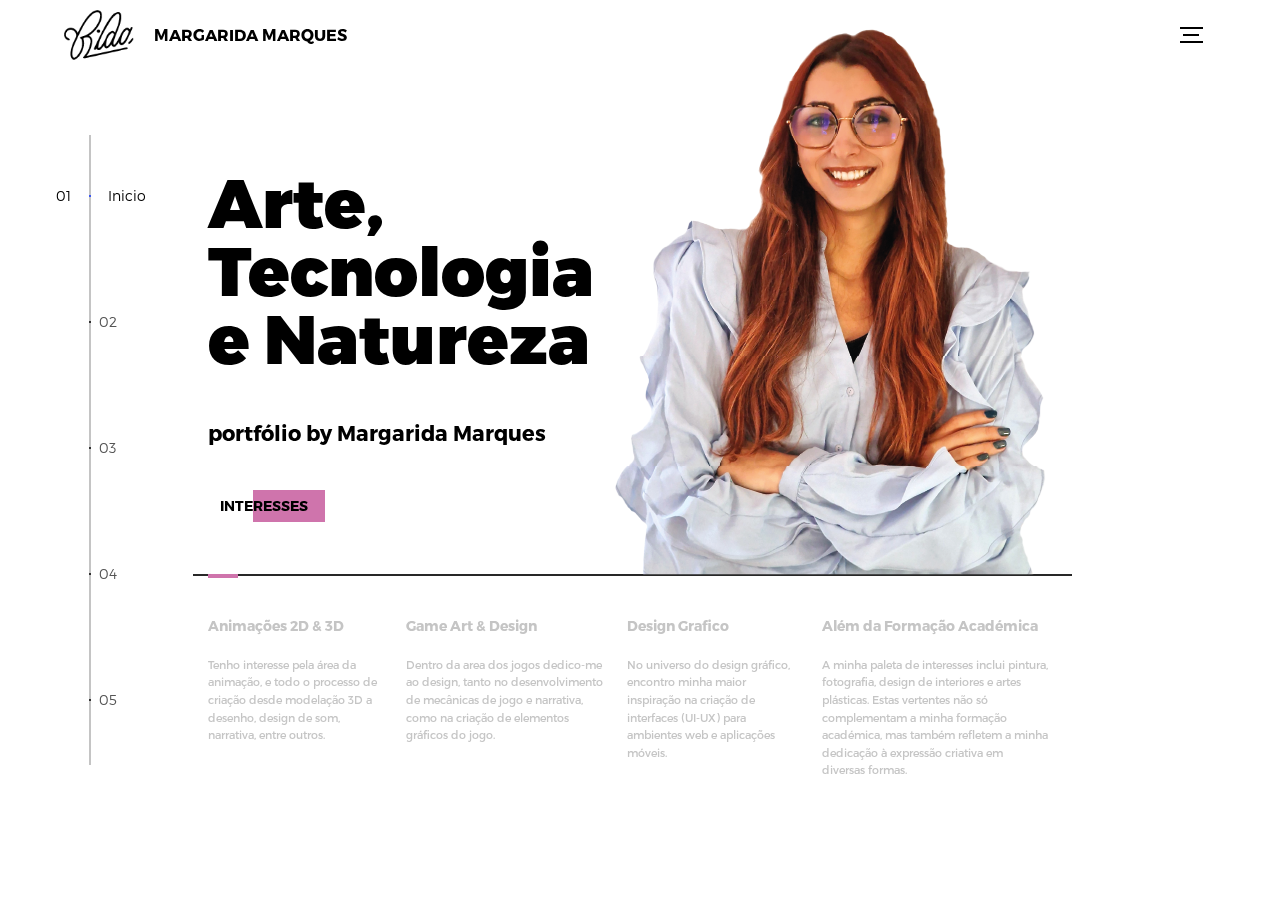
==== commit 16a47178: "Update index.html" ====
--- a/index.html
+++ b/index.html
@@ -44,8 +44,8 @@
           <nav class="l-side-nav">
             <ul class="side-nav">
               <li class="is-active"><span>Inicio</span></li>
+              <li><span>Sobre mim</span></li>
               <li><span>Trabalhos</span></li>
-              <li><span>Sobre mim</span></li>
               <li class="contactos"><span class="contactos">Contactos</span></li>
               <li><span>Interesses</span></li>
             </ul>
@@ -78,7 +78,7 @@
                   <a href="#0">
                     <h4>Design Grafico</h4>
                     <p>No universo do design gráfico, encontro minha maior inspiração na criação de interfaces (UI-UX)
-                      para ambientes web e aplicações móveis, e no design editorial.</p>
+                      para ambientes web e aplicações móveis.</p>
                   </a>
                   <a href="#0">
                     <h4>Além da Formação Académica</h4>
@@ -86,6 +86,18 @@
                       Estas vertentes não só complementam a minha formação académica, mas também refletem a minha
                       dedicação à expressão criativa em diversas formas.</p>
                   </a>
+                </div>
+              </div>
+            </li>
+            <li class="l-section section">
+              <div class="about">
+                <div class="about--banner">
+                  <p class="sobre_mim_text">
+                    Eu sou a Margarida (ou Rida), uma mente criativa dedicada a desenvolver peças e conceitos artísticos únicos, originais e vibrantes. 
+                    Prefiro um conceito clean e atual, sempre com meu toque criativo. 
+                    Explorar o vasto universo artístico é mais do que uma profissão, é uma expressão pessoal e única.
+                  </p>
+                  <img class="img_sobre_mim" src="assets/img/sobre_mim2.jpg" alt="About Us">
                 </div>
               </div>
             </li>
@@ -112,8 +124,8 @@
                       <p class="descricao_slideshow">Esta animação também foi realizada em contexto de aprendizagem.
                         A narrativa desta vez explora uma das múltiplas perspetivas que os seres humanos têm sobre o que
                         ocorre após a morte.
-                        Mais especificamente, aborda a teoria das almas gêmeas, sugerindo que quando um corpo falece, a
-                        sua alma se divide em duas e reencarna em dois corpos distintos.</p>
+                        Mais especificamente, aborda uma teoria sobre almas gêmeas, sugerindo que quando um corpo falece, a
+                        sua alma se divide em duas (o lado masculino e o feminino) e reencarna em dois corpos distintos.</p>
                       <iframe class="slidevideo" src="https://www.youtube.com/embed/nWXIT7TL0_Q">
                       </iframe>
                     </div>
@@ -135,20 +147,28 @@
                         Posteriormente, irei incorporar elementos naturais, como plantas e outras decorações.</p>
                       <img class="img_pedras" src="assets/img/Remodelação 2024.jpg">
                     </div>
+                    <!--
                     <div id="slide" class="slide s5">
-                      <p>2D Character</p>
+                      <p>Storyboards/Cenários/planeamento</p>
+                      <p class="descricao_slideshow">Grande parte das minhas obras/projetos envolve um planeamento cuidadoso. 
+                        As imagens abaixo representam o processo criativo utilizado para desenvolver uma nova série de animação chamada 'Olhos do Tempo', que vai estar disponivel brevemente.</p>
+                    </div>
+                    -->
+                    <div id="slide" class="slide s6">
+                      <p>2D Character Design</p>
+                      <p class="descricao_slideshow">
+                        A criação de personagens é a parte mais desafiadora para mim. 
+                        Quando estou a desenvolver um personagem, procuro assegurar que ele se identifique com a história e também tenha algo de original e pessoal. 
+                        A criação de (nome a definir), a personagem principal da série "Olhos do Tempo", não foi diferente.</p>
+                        <p>Em Desenvolvimento</p>
+                    </div>
+                    <div id="slide" class="slide s7">
+                      <p>Serie de Animação - Olhos do tempo (Primeira cena)</p>
                       <p class="descricao_slideshow"></p>
-                    </div>
-                    <div id="slide" class="slide s6">
-                      <p>3D Character</p>
-                      <p class="descricao_slideshow"></p>
-                    </div>
-                    <div id="slide" class="slide s7">
-                      <p>Nova Animação</p>
-                      <p class="descricao_slideshow"></p>
+                      <p>Em Desenvolvimento</p>
                     </div>
                     <div id="slide" class="slide s8">
-                      <p>Escultura com luz</p>
+                      <p>Escultura com leds</p>
                       <p class="descricao_slideshow">Este elemento luminoso foi criado tanto com uma função decorativa
                         como utilitária.
                         Ao mesmo tempo que decora o espaço, possui luz LED que permite iluminar com várias cores à
@@ -156,21 +176,17 @@
                         Este é um dos exemplos nos quais me inspiro na natureza para criar uma peça artística.</p>
                       <img class="slidevideo" src="assets/img/cogmelos.gif">
                     </div>
-                  </div>
-                </div>
-              </div>
-            </li>
-            <li class="l-section section">
-              <div class="about">
-                <div class="about--banner">
-                  <p class="sobre_mim_text">
-                    Eu sou a Margarida (ou Rida) tenho uma mente criativa, dedicada a desenvolver peças e conceitos
-                    artísticos verdadeiramente únicos, originais e vibrantes.
-                    Como designer gráfica, gosto de um conceito clean e atual sempre com o meu toque criativo.
-                    Explorar o vasto universo do design gráfico e de outras áreas artísticas, é mais do que uma
-                    profissão, é uma expressão artística pessoal e única.
-                  </p>
-                  <img class="img_sobre_mim" src="assets/img/sobre_mim2.jpg" alt="About Us">
+                    <div id="slide" class="slide s9">
+                      <p>Outros Projetos</p>
+                      <p class="descricao_slideshow">Por fim, quero apresentar mais dois projetos: cake design e tricot.
+                        
+                        Começando pelo cake design, não é apenas um hobby para mim. Quando penso em criar um bolo, gosto de explorar diferentes sabores e reinventar bolos clássicos de maneiras inovadoras. 
+                        Por exemplo, este "tronco de Natal" é feito a partir de um bolo xadrez de chocolate e amêndoa, recheado com frutos vermelhos e um crocante de Ferrero Rocher.
+
+                        Já o tricot é mais um passatempo. Em dias de mau tempo, quando não há muitas atividades para fazer, recorro a esta arte que proporciona resultados muito bonitos.</p>
+                        <img class="img_pedras" src="assets/img/outros.png">
+                      </div>
+                  </div>
                 </div>
               </div>
             </li>
@@ -202,22 +218,22 @@
                   <div class="work-request--options">
                     <span class="options-a">
                       <label for="opt-1">
-                        <input id="opt-1" type="checkbox" value="app design">
-                        App Design
+                        <input id="opt-1" type="checkbox" value="animação">
+                        Animação
                       </label>
                       <label for="opt-2">
-                        <input id="opt-2" type="checkbox" value="graphic design">
-                        Graphic Design
+                        <input id="opt-2" type="checkbox" value="artificial inteligence">
+                        AI
                       </label>
                       <label for="opt-3">
-                        <input id="opt-3" type="checkbox" value="web design">
-                        Webdesign
+                        <input id="opt-3" type="checkbox" value="Aryes Plásticas">
+                        Artes Plásticas
                       </label>
                     </span>
                     <span class="options-b">
                       <label for="opt-4">
-                        <input id="opt-4" type="checkbox" value="uiux design">
-                        UIUX Design
+                        <input id="opt-4" type="checkbox" value="realidade virtual">
+                        Realidade Virtual
                       </label>
                       <label for="opt-5">
                         <input id="opt-5" type="checkbox" value="pintura">
@@ -242,6 +258,10 @@
                       <label for="opt-10">
                         <input id="opt-10" type="checkbox" value="desenho">
                         Desenho
+                      </label>
+                      <label for="opt-3">
+                        <input id="opt-3" type="checkbox" value="Jardinagem">
+                        Jardinagem
                       </label>
                     </span>
                   </div>
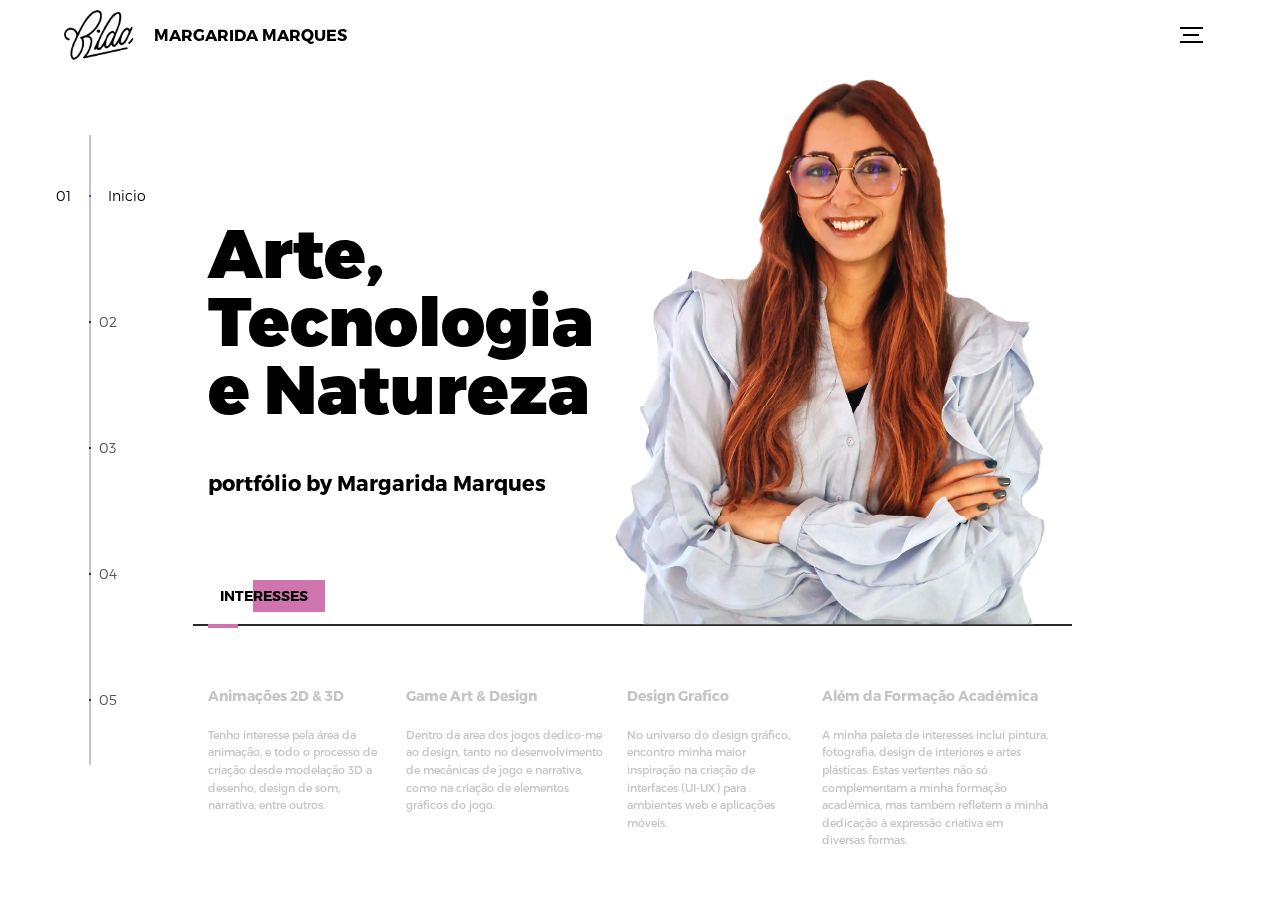
==== commit f64cf10b: "fyu" ====
--- a/index.html
+++ b/index.html
@@ -174,7 +174,7 @@
                         Ao mesmo tempo que decora o espaço, possui luz LED que permite iluminar com várias cores à
                         escolha e também regular a intensidade luminosa.
                         Este é um dos exemplos nos quais me inspiro na natureza para criar uma peça artística.</p>
-                      <img class="slidevideo" src="assets/img/cogmelos.gif">
+                      <img class="slidevideo2" src="assets/img/cogmelos.gif">
                     </div>
                     <div id="slide" class="slide s9">
                       <p>Outros Projetos</p>
@@ -287,8 +287,8 @@
     </div>
     <ul class="outer-nav">
       <li class="is-active">Inicio</li>
+      <li>Sobre mim</li>
       <li>Trabalhos</li>
-      <li>Sobre mim</li>
       <li>Contactos</li>
       <li>Areas de Interesse</li>
     </ul>
--- a/assets/css/main.css
+++ b/assets/css/main.css
@@ -716,7 +716,8 @@
     -webkit-justify-content: center;
     -ms-flex-pack: center;
     justify-content: center;
-    margin: 0 auto
+    margin: 0 auto;
+    margin-top: 60px;
 }
 
 @media (max-width: 1180px) {
@@ -764,7 +765,8 @@
     font-weight: 700;
     text-transform: uppercase;
     background-color: transparent;
-    border: none
+    border: none;
+    margin-top: 40px;
 }
 
 .intro--banner button .btn-background {
@@ -811,7 +813,8 @@
     justify-content: space-between;
     margin: 0;
     padding: 0;
-    list-style: none
+    list-style: none;
+    margin-top: 20px;
 }
 
 .intro--options>a {
@@ -1243,8 +1246,9 @@
 
 .about--banner img {
     position: absolute;
-    bottom: -90px;
-    right: -12px
+    bottom: -30px;
+    right: -12px;
+    opacity: 30%;
 }
 
 .about--options {
@@ -1891,7 +1895,6 @@
 .slideshow {
 	position: absolute;
 	height: 75%;
-	width: 100%;
 	box-sizing: border-box;
 	border: 3px solid #f5f5f5;
 	overflow: hidden;
@@ -1913,7 +1916,7 @@
 .nextSlide,
 .lastSlide {
 	position: absolute;
-	top: 50%;
+	top: 5%;
 	transform: translateY(-50%); /* Center vertically */
 	background: none;
 	font-size: 3em;
@@ -1942,7 +1945,8 @@
 /* Random Pallette: ["#CC90C6","#8DCFF9","#4EF0BA","#0CAE78"] */
 
 .slide p {
-	padding-left: 5%;
+	padding-left: 10%;
+    padding-right: 10%;
 }
 
 /* Repeating color scheme */
@@ -1960,9 +1964,17 @@
 } */
 
 .slidevideo{
-    width: 90%;
-    height: 70%;
-    padding-left: 4%;
+    width: 80%;
+    height: 60%;
+    padding-left: 10%;
+    padding-top: 2%;
+    border: none;
+}
+
+.slidevideo2{
+    width: 80%;
+    height: auto;
+    padding-left: 10%;
     padding-top: 2%;
     border: none;
 }
@@ -1978,7 +1990,7 @@
 }
 
 .sobre_mim_text{
-    width: 40%;
+    width: 80%;
     height: 300px;
     font-size: 19px;
     padding-top: 69px;
@@ -1986,6 +1998,6 @@
 }
 
 .img_pedras{
-    height: 75%;
-    padding-left: 30%;
+    height: 56%;
+    padding-left: 10%;
 }